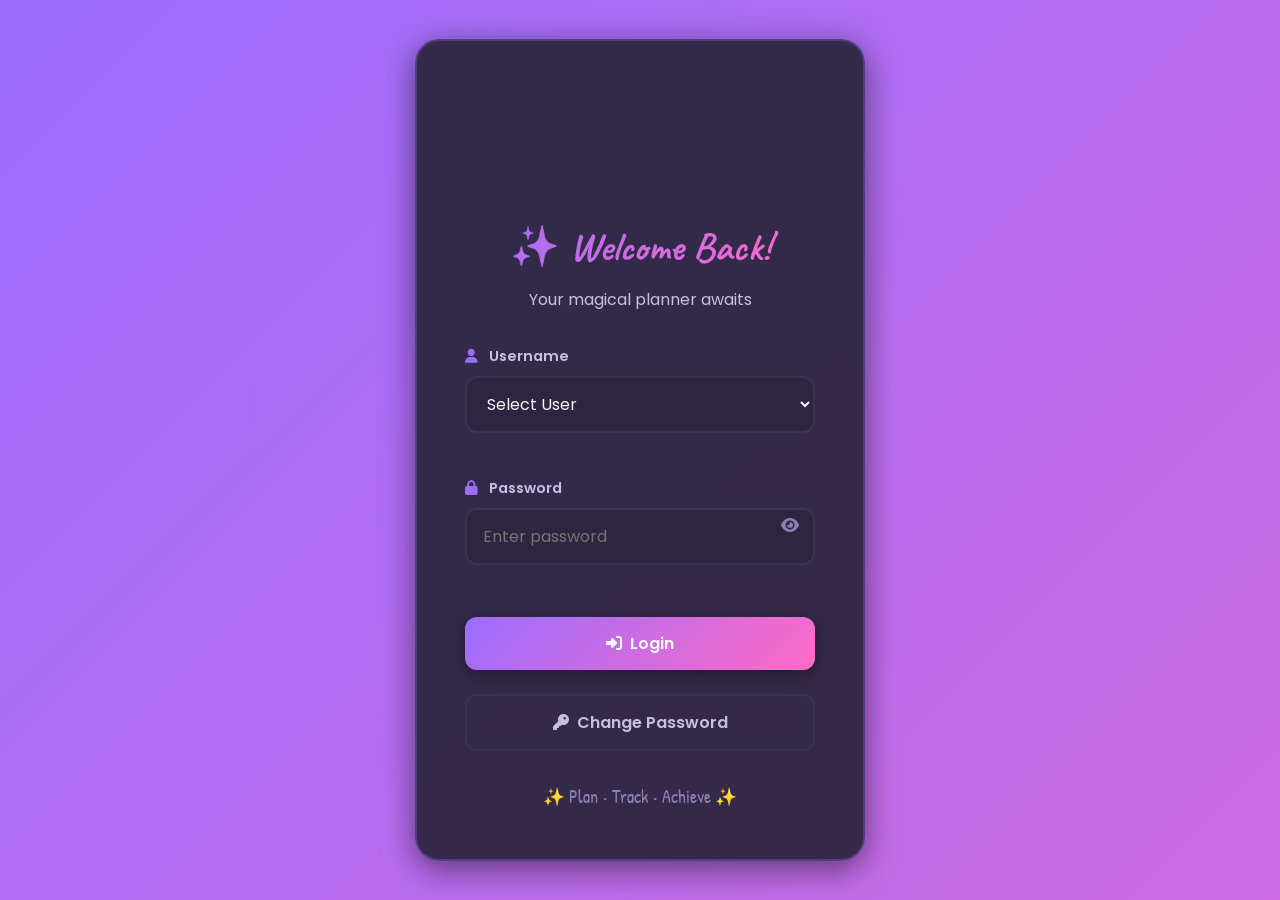
==== index.html @ c6e729fa "Base version" ====
<!DOCTYPE html>
<html lang="en">
<head>
    <meta charset="UTF-8">
    <meta name="viewport" content="width=device-width, initial-scale=1.0, maximum-scale=1.0, user-scalable=no">
    <title>✨ Life Planner - Your Digital Journal</title>
    <link rel="stylesheet" href="styles.css">
    <link href="https://fonts.googleapis.com/css2?family=Caveat:wght@400;600;700&family=Patrick+Hand&family=Poppins:wght@300;400;500;600;700&display=swap" rel="stylesheet">
    <link rel="stylesheet" href="https://cdnjs.cloudflare.com/ajax/libs/font-awesome/6.4.0/css/all.min.css">
</head>
<body>
    <!-- Login Screen -->
    <div id="loginScreen" class="login-screen active">
        <div class="login-container">
            <div class="login-doodle">
                <i class="fas fa-book-heart"></i>
            </div>
            <h1 class="login-title">✨ Welcome Back!</h1>
            <p class="login-subtitle">Your magical planner awaits</p>
            
            <form id="loginForm" class="login-form">
                <div class="form-group">
                    <label for="username">
                        <i class="fas fa-user"></i> Username
                    </label>
                    <select id="username" required>
                        <option value="">Select User</option>
                        <option value="Satish">Satish</option>
                        <option value="Keerthi">Keerthi</option>
                        <option value="Geetanath">Geetanath (Mom's Account)</option>
                    </select>
                </div>
                
                <div class="form-group">
                    <label for="password">
                        <i class="fas fa-lock"></i> Password
                    </label>
                    <input type="password" id="password" placeholder="Enter password" required>
                    <button type="button" class="toggle-password" onclick="togglePassword()">
                        <i class="fas fa-eye"></i>
                    </button>
                </div>
                
                <button type="submit" class="btn btn-primary btn-login">
                    <i class="fas fa-sign-in-alt"></i> Login
                </button>
                
                <button type="button" class="btn btn-ghost" onclick="showChangePassword()">
                    <i class="fas fa-key"></i> Change Password
                </button>
            </form>
            
            <div class="login-footer">
                <p>✨ Plan • Track • Achieve ✨</p>
            </div>
        </div>
    </div>

    <!-- Main App -->
    <div id="mainApp" class="main-app">
        <!-- Sidebar Navigation -->
        <aside class="sidebar" id="sidebar">
            <div class="sidebar-header">
                <div class="logo">
                    <i class="fas fa-sparkles"></i>
                    <span>Life<strong>Planner</strong></span>
                </div>
                <button class="close-sidebar" onclick="toggleSidebar()">
                    <i class="fas fa-times"></i>
                </button>
            </div>
            
            <div class="user-profile">
                <div class="user-avatar" id="userAvatar">S</div>
                <div class="user-info">
                    <div class="user-name" id="userName">Satish</div>
                    <button class="btn-logout" onclick="logout()">
                        <i class="fas fa-sign-out-alt"></i> Logout
                    </button>
                </div>
            </div>
            
            <nav class="nav-menu">
                <div class="nav-section">
                    <div class="nav-section-title">
                        <i class="fas fa-star"></i> Main
                    </div>
                    <button class="nav-btn active" data-view="planner">
                        <i class="fas fa-calendar-days"></i>
                        <span>Planner</span>
                    </button>
                    <button class="nav-btn" data-view="habits">
                        <i class="fas fa-check-circle"></i>
                        <span>Habit Tracker</span>
                    </button>
                    <button class="nav-btn" data-view="goals">
                        <i class="fas fa-bullseye"></i>
                        <span>Goal Manager</span>
                    </button>
                </div>
                
                <div class="nav-section">
                    <div class="nav-section-title">
                        <i class="fas fa-heart"></i> Special
                    </div>
                    <button class="nav-btn" data-view="vision-board">
                        <i class="fas fa-image"></i>
                        <span>Vision Board</span>
                    </button>
                    <button class="nav-btn" data-view="reflections">
                        <i class="fas fa-book"></i>
                        <span>Reflections</span>
                    </button>
                </div>
            </nav>
            
            <div class="sidebar-footer">
                <div class="sync-status" id="syncStatus">
                    <i class="fas fa-cloud-check"></i>
                    <span>Synced with Sheets</span>
                </div>
            </div>
        </aside>

        <!-- Main Content -->
        <main class="main-content">
            <header class="top-header">
                <button class="hamburger" onclick="toggleSidebar()">
                    <i class="fas fa-bars"></i>
                </button>
                <div class="header-info">
                    <h1 class="page-title" id="pageTitle">Planner</h1>
                    <p class="page-date" id="pageDate">Saturday, February 22, 2026</p>
                </div>
                <div class="header-actions">
                    <button class="btn-icon" onclick="exportToPDF()" title="Export to PDF">
                        <i class="fas fa-file-pdf"></i>
                    </button>
                    <button class="btn-icon" onclick="showSettings()" title="Settings">
                        <i class="fas fa-cog"></i>
                    </button>
                </div>
            </header>

            <div class="content-wrapper">
                <!-- View: Planner -->
                <div id="view-planner" class="view active">
                    <div class="planner-nav">
                        <div class="year-selector">
                            <button class="btn-icon" onclick="changeYear(-1)">
                                <i class="fas fa-chevron-left"></i>
                            </button>
                            <select id="yearSelect" onchange="loadYear()">
                                <!-- Years 2020-2050 will be populated by JS -->
                            </select>
                            <button class="btn-icon" onclick="changeYear(1)">
                                <i class="fas fa-chevron-right"></i>
                            </button>
                        </div>
                        
                        <div class="month-tabs" id="monthTabs">
                            <!-- Month tabs will be populated by JS -->
                        </div>
                    </div>
                    
                    <div class="planner-content" id="plannerContent">
                        <!-- Dynamic content will be loaded here -->
                    </div>
                </div>

                <!-- View: Habit Tracker -->
                <div id="view-habits" class="view">
                    <!-- Habit tracker content will be loaded by habits.js -->
                </div>

                <!-- View: Goal Manager -->
                <div id="view-goals" class="view">
                    <!-- Goal manager content will be loaded by goals.js -->
                </div>

                <!-- View: Vision Board -->
                <div id="view-vision-board" class="view">
                    <!-- Vision board content will be loaded by visionboard.js -->
                </div>

                <!-- View: Reflections -->
                <div id="view-reflections" class="view">
                    <!-- Reflections content will be loaded by reflections.js -->
                </div>
            </div>
        </main>
    </div>

    <!-- Modals will be inserted here by JavaScript -->
    <div id="modalContainer"></div>
    
    <!-- Toast Notifications -->
    <div id="toastContainer" class="toast-container"></div>

    <!-- Scripts -->
    <script src="js/config.js"></script>
    <script src="js/auth.js"></script>
    <script src="js/utils.js"></script>
    <script src="js/storage.js"></script>
    <script src="js/sheets.js"></script>
    <script src="js/planner.js"></script>
    <script src="js/habits.js"></script>
    <script src="js/goals.js"></script>
    <script src="js/visionboard.js"></script>
    <script src="js/reflections.js"></script>
    <script src="js/app.js"></script>
</body>
</html>
---- styles.css ----
/* ========================================
   LIFE PLANNER - DARK THEME STYLES
   Stunning & Attractive Design
   ======================================== */

:root {
    /* Dark Theme Colors */
    --bg-primary: #1a1625;
    --bg-secondary: #251e35;
    --bg-tertiary: #2d2640;
    --bg-card: #2d2640;
    --bg-hover: #3a3252;
    
    /* Accent Colors */
    --accent-purple: #9b6dff;
    --accent-pink: #ff6bc5;
    --accent-blue: #4da3ff;
    --accent-yellow: #ffd93d;
    --accent-green: #6bcf7f;
    --accent-orange: #ff9a5a;
    
    /* Gradients */
    --gradient-primary: linear-gradient(135deg, #9b6dff 0%, #ff6bc5 100%);
    --gradient-secondary: linear-gradient(135deg, #4da3ff 0%, #9b6dff 100%);
    --gradient-success: linear-gradient(135deg, #6bcf7f 0%, #4da3ff 100%);
    
    /* Text Colors */
    --text-primary: #f5f3ff;
    --text-secondary: #c8bfe7;
    --text-muted: #8b7fb8;
    
    /* Borders & Shadows */
    --border-color: #3a3252;
    --shadow-sm: 0 2px 8px rgba(0, 0, 0, 0.3);
    --shadow-md: 0 4px 16px rgba(0, 0, 0, 0.4);
    --shadow-lg: 0 8px 32px rgba(0, 0, 0, 0.5);
    --shadow-glow: 0 0 20px rgba(155, 109, 255, 0.3);
    
    /* Border Radius */
    --radius-sm: 8px;
    --radius-md: 12px;
    --radius-lg: 16px;
    --radius-xl: 24px;
    
    /* Transitions */
    --transition-fast: 0.2s ease;
    --transition-normal: 0.3s ease;
    --transition-slow: 0.5s ease;
}

/* ========================================
   GLOBAL STYLES
   ======================================== */

* {
    margin: 0;
    padding: 0;
    box-sizing: border-box;
}

html {
    font-size: 16px;
    scroll-behavior: smooth;
}

@media (max-width: 768px) {
    html {
        font-size: 15px;
    }
}

@media (max-width: 480px) {
    html {
        font-size: 14px;
    }
}

body {
    font-family: 'Poppins', sans-serif;
    background: var(--bg-primary);
    color: var(--text-primary);
    line-height: 1.6;
    overflow-x: hidden;
}

/* Custom Scrollbar */
::-webkit-scrollbar {
    width: 10px;
    height: 10px;
}

::-webkit-scrollbar-track {
    background: var(--bg-secondary);
}

::-webkit-scrollbar-thumb {
    background: var(--accent-purple);
    border-radius: 5px;
}

::-webkit-scrollbar-thumb:hover {
    background: var(--accent-pink);
}

/* ========================================
   LOGIN SCREEN
   ======================================== */

.login-screen {
    display: none;
    position: fixed;
    inset: 0;
    background: var(--gradient-primary);
    align-items: center;
    justify-content: center;
    z-index: 9999;
    animation: gradientAnimation 10s ease infinite;
    background-size: 200% 200%;
}

.login-screen.active {
    display: flex;
}

@keyframes gradientAnimation {
    0%, 100% { background-position: 0% 50%; }
    50% { background-position: 100% 50%; }
}

.login-container {
    background: rgba(45, 38, 64, 0.95);
    backdrop-filter: blur(20px);
    border: 2px solid rgba(155, 109, 255, 0.3);
    border-radius: var(--radius-xl);
    padding: 3rem;
    max-width: 450px;
    width: 90%;
    box-shadow: var(--shadow-lg);
    animation: slideUp 0.6s ease;
}

@keyframes slideUp {
    from {
        opacity: 0;
        transform: translateY(30px);
    }
    to {
        opacity: 1;
        transform: translateY(0);
    }
}

.login-doodle {
    text-align: center;
    font-size: 4rem;
    margin-bottom: 1.5rem;
    animation: bounce 2s ease infinite;
}

.login-doodle i {
    background: var(--gradient-primary);
    -webkit-background-clip: text;
    -webkit-text-fill-color: transparent;
    background-clip: text;
}

@keyframes bounce {
    0%, 100% { transform: translateY(0); }
    50% { transform: translateY(-10px); }
}

.login-title {
    font-family: 'Caveat', cursive;
    font-size: 2.5rem;
    font-weight: 700;
    text-align: center;
    background: var(--gradient-primary);
    -webkit-background-clip: text;
    -webkit-text-fill-color: transparent;
    background-clip: text;
    margin-bottom: 0.5rem;
}

.login-subtitle {
    text-align: center;
    color: var(--text-secondary);
    margin-bottom: 2rem;
    font-size: 1rem;
}

.login-form {
    display: flex;
    flex-direction: column;
    gap: 1.5rem;
}

.form-group {
    position: relative;
}

.form-group label {
    display: block;
    margin-bottom: 0.5rem;
    color: var(--text-secondary);
    font-size: 0.9rem;
    font-weight: 500;
}

.form-group label i {
    color: var(--accent-purple);
    margin-right: 0.5rem;
}

.form-group select,
.form-group input {
    width: 100%;
    padding: 0.875rem 1rem;
    background: var(--bg-tertiary);
    border: 2px solid var(--border-color);
    border-radius: var(--radius-md);
    color: var(--text-primary);
    font-family: 'Poppins', sans-serif;
    font-size: 1rem;
    transition: all var(--transition-fast);
}

.form-group select:focus,
.form-group input:focus {
    outline: none;
    border-color: var(--accent-purple);
    box-shadow: 0 0 0 3px rgba(155, 109, 255, 0.2);
}

.toggle-password {
    position: absolute;
    right: 1rem;
    top: 2.5rem;
    background: none;
    border: none;
    color: var(--text-muted);
    cursor: pointer;
    font-size: 1rem;
    transition: color var(--transition-fast);
}

.toggle-password:hover {
    color: var(--accent-purple);
}

.btn {
    padding: 0.875rem 1.5rem;
    border: none;
    border-radius: var(--radius-md);
    font-family: 'Poppins', sans-serif;
    font-size: 1rem;
    font-weight: 600;
    cursor: pointer;
    transition: all var(--transition-fast);
    display: inline-flex;
    align-items: center;
    justify-content: center;
    gap: 0.5rem;
}

.btn-primary {
    background: var(--gradient-primary);
    color: white;
    box-shadow: var(--shadow-md);
}

.btn-primary:hover {
    transform: translateY(-2px);
    box-shadow: var(--shadow-lg), var(--shadow-glow);
}

.btn-ghost {
    background: transparent;
    color: var(--text-secondary);
    border: 2px solid var(--border-color);
}

.btn-ghost:hover {
    border-color: var(--accent-purple);
    color: var(--accent-purple);
    background: rgba(155, 109, 255, 0.1);
}

.btn-login {
    margin-top: 0.5rem;
}

.login-footer {
    margin-top: 2rem;
    text-align: center;
    color: var(--text-muted);
    font-family: 'Patrick Hand', cursive;
    font-size: 1.1rem;
}

/* ========================================
   MAIN APP LAYOUT
   ======================================== */

.main-app {
    display: none;
    min-height: 100vh;
}

.main-app.active {
    display: flex;
}

/* ========================================
   SIDEBAR
   ======================================== */

.sidebar {
    width: 280px;
    background: var(--bg-secondary);
    border-right: 1px solid var(--border-color);
    display: flex;
    flex-direction: column;
    position: fixed;
    left: 0;
    top: 0;
    bottom: 0;
    z-index: 1000;
    transition: transform var(--transition-normal);
}

.sidebar-header {
    padding: 1.5rem;
    border-bottom: 1px solid var(--border-color);
    display: flex;
    align-items: center;
    justify-content: space-between;
}

.logo {
    display: flex;
    align-items: center;
    gap: 0.75rem;
    font-size: 1.5rem;
    font-weight: 300;
}

.logo i {
    color: var(--accent-yellow);
    font-size: 1.75rem;
    animation: sparkle 2s ease infinite;
}

@keyframes sparkle {
    0%, 100% { opacity: 1; transform: rotate(0deg); }
    50% { opacity: 0.7; transform: rotate(20deg); }
}

.logo strong {
    font-weight: 700;
    background: var(--gradient-primary);
    -webkit-background-clip: text;
    -webkit-text-fill-color: transparent;
    background-clip: text;
}

.close-sidebar {
    display: none;
    background: none;
    border: none;
    color: var(--text-muted);
    font-size: 1.5rem;
    cursor: pointer;
    padding: 0.5rem;
    border-radius: var(--radius-sm);
    transition: all var(--transition-fast);
}

.close-sidebar:hover {
    background: var(--bg-hover);
    color: var(--text-primary);
}

.user-profile {
    padding: 1.5rem;
    display: flex;
    align-items: center;
    gap: 1rem;
    background: var(--bg-tertiary);
    border-bottom: 1px solid var(--border-color);
}

.user-avatar {
    width: 50px;
    height: 50px;
    border-radius: 50%;
    background: var(--gradient-primary);
    display: flex;
    align-items: center;
    justify-content: center;
    font-size: 1.25rem;
    font-weight: 700;
    color: white;
    box-shadow: var(--shadow-md);
}

.user-info {
    flex: 1;
}

.user-name {
    font-weight: 600;
    margin-bottom: 0.25rem;
}

.btn-logout {
    background: none;
    border: none;
    color: var(--text-muted);
    font-size: 0.85rem;
    cursor: pointer;
    padding: 0;
    transition: color var(--transition-fast);
}

.btn-logout:hover {
    color: var(--accent-pink);
}

.nav-menu {
    flex: 1;
    padding: 1.5rem 1rem;
    overflow-y: auto;
}

.nav-section {
    margin-bottom: 2rem;
}

.nav-section-title {
    font-size: 0.75rem;
    font-weight: 600;
    text-transform: uppercase;
    letter-spacing: 1px;
    color: var(--text-muted);
    padding: 0.5rem 1rem;
    display: flex;
    align-items: center;
    gap: 0.5rem;
}

.nav-btn {
    width: 100%;
    padding: 0.875rem 1rem;
    background: none;
    border: none;
    border-radius: var(--radius-md);
    color: var(--text-secondary);
    font-family: 'Poppins', sans-serif;
    font-size: 0.95rem;
    font-weight: 500;
    cursor: pointer;
    display: flex;
    align-items: center;
    gap: 0.875rem;
    transition: all var(--transition-fast);
    margin-bottom: 0.5rem;
}

.nav-btn i {
    font-size: 1.25rem;
    width: 1.5rem;
    text-align: center;
}

.nav-btn:hover {
    background: var(--bg-hover);
    color: var(--text-primary);
    transform: translateX(5px);
}

.nav-btn.active {
    background: var(--gradient-primary);
    color: white;
    box-shadow: var(--shadow-md);
}

.sidebar-footer {
    padding: 1.5rem;
    border-top: 1px solid var(--border-color);
}

.sync-status {
    display: flex;
    align-items: center;
    gap: 0.5rem;
    font-size: 0.85rem;
    color: var(--text-muted);
    padding: 0.75rem;
    background: var(--bg-tertiary);
    border-radius: var(--radius-md);
}

.sync-status i {
    color: var(--accent-green);
    animation: pulse 2s ease infinite;
}

@keyframes pulse {
    0%, 100% { opacity: 1; }
    50% { opacity: 0.5; }
}

/* ========================================
   MAIN CONTENT
   ======================================== */

.main-content {
    flex: 1;
    margin-left: 280px;
    display: flex;
    flex-direction: column;
    min-height: 100vh;
}

.top-header {
    background: var(--bg-secondary);
    border-bottom: 1px solid var(--border-color);
    padding: 1.25rem 2rem;
    display: flex;
    align-items: center;
    justify-content: space-between;
    gap: 1rem;
    position: sticky;
    top: 0;
    z-index: 100;
    backdrop-filter: blur(20px);
}

.hamburger {
    display: none;
    background: var(--bg-tertiary);
    border: none;
    color: var(--text-primary);
    font-size: 1.25rem;
    padding: 0.625rem;
    border-radius: var(--radius-sm);
    cursor: pointer;
    transition: all var(--transition-fast);
}

.hamburger:hover {
    background: var(--bg-hover);
}

.header-info {
    flex: 1;
}

.page-title {
    font-size: 1.5rem;
    font-weight: 600;
    margin-bottom: 0.25rem;
}

.page-date {
    font-size: 0.9rem;
    color: var(--text-muted);
}

.header-actions {
    display: flex;
    gap: 0.5rem;
}

.btn-icon {
    width: 40px;
    height: 40px;
    display: flex;
    align-items: center;
    justify-content: center;
    background: var(--bg-tertiary);
    border: none;
    border-radius: var(--radius-sm);
    color: var(--text-secondary);
    font-size: 1.1rem;
    cursor: pointer;
    transition: all var(--transition-fast);
}

.btn-icon:hover {
    background: var(--gradient-primary);
    color: white;
    transform: scale(1.1);
}

.content-wrapper {
    flex: 1;
    padding: 2rem;
    overflow-y: auto;
}

/* ========================================
   VIEWS
   ======================================== */

.view {
    display: none;
    animation: fadeIn 0.3s ease;
}

.view.active {
    display: block;
}

@keyframes fadeIn {
    from {
        opacity: 0;
        transform: translateY(10px);
    }
    to {
        opacity: 1;
        transform: translateY(0);
    }
}

/* ========================================
   PLANNER STYLES
   ======================================== */

.planner-nav {
    margin-bottom: 2rem;
}

.year-selector {
    display: flex;
    align-items: center;
    gap: 1rem;
    margin-bottom: 1.5rem;
}

#yearSelect {
    padding: 0.75rem 1.25rem;
    background: var(--bg-card);
    border: 2px solid var(--border-color);
    border-radius: var(--radius-md);
    color: var(--text-primary);
    font-family: 'Poppins', sans-serif;
    font-size: 1.1rem;
    font-weight: 600;
    cursor: pointer;
    transition: all var(--transition-fast);
}

#yearSelect:hover {
    border-color: var(--accent-purple);
}

.month-tabs {
    display: grid;
    grid-template-columns: repeat(auto-fit, minmax(120px, 1fr));
    gap: 0.75rem;
}

.month-tab {
    padding: 0.875rem;
    background: var(--bg-card);
    border: 2px solid var(--border-color);
    border-radius: var(--radius-md);
    color: var(--text-secondary);
    font-family: 'Poppins', sans-serif;
    font-size: 0.95rem;
    font-weight: 500;
    cursor: pointer;
    text-align: center;
    transition: all var(--transition-fast);
}

.month-tab:hover {
    background: var(--bg-hover);
    color: var(--text-primary);
    transform: translateY(-2px);
}

.month-tab.active {
    background: var(--gradient-primary);
    color: white;
    border-color: transparent;
    box-shadow: var(--shadow-md);
}

.planner-content {
    background: var(--bg-card);
    border-radius: var(--radius-lg);
    padding: 2rem;
    box-shadow: var(--shadow-md);
}

/* ========================================
   CARDS & SECTIONS
   ======================================== */

.section-card {
    background: var(--bg-tertiary);
    border: 1px solid var(--border-color);
    border-radius: var(--radius-lg);
    padding: 1.5rem;
    margin-bottom: 1.5rem;
    box-shadow: var(--shadow-sm);
    transition: all var(--transition-fast);
}

.section-card:hover {
    transform: translateY(-2px);
    box-shadow: var(--shadow-md);
}

.section-header {
    display: flex;
    align-items: center;
    justify-content: space-between;
    margin-bottom: 1.25rem;
}

.section-title {
    font-size: 1.25rem;
    font-weight: 600;
    display: flex;
    align-items: center;
    gap: 0.75rem;
}

.section-title i {
    background: var(--gradient-primary);
    -webkit-background-clip: text;
    -webkit-text-fill-color: transparent;
    background-clip: text;
}

.doodle-container {
    text-align: center;
    padding: 2rem;
    font-size: 4rem;
    opacity: 0.3;
}

/* ========================================
   TOAST NOTIFICATIONS
   ======================================== */

.toast-container {
    position: fixed;
    bottom: 2rem;
    right: 2rem;
    z-index: 10000;
    display: flex;
    flex-direction: column;
    gap: 1rem;
}

.toast {
    background: var(--bg-card);
    border: 2px solid var(--border-color);
    border-radius: var(--radius-md);
    padding: 1rem 1.5rem;
    min-width: 300px;
    box-shadow: var(--shadow-lg);
    display: flex;
    align-items: center;
    gap: 1rem;
    animation: slideInRight 0.3s ease;
}

@keyframes slideInRight {
    from {
        transform: translateX(400px);
        opacity: 0;
    }
    to {
        transform: translateX(0);
        opacity: 1;
    }
}

.toast.success {
    border-color: var(--accent-green);
}

.toast.error {
    border-color: var(--accent-pink);
}

.toast.info {
    border-color: var(--accent-blue);
}

.toast i {
    font-size: 1.5rem;
}

.toast.success i {
    color: var(--accent-green);
}

.toast.error i {
    color: var(--accent-pink);
}

.toast.info i {
    color: var(--accent-blue);
}

/* ========================================
   RESPONSIVE DESIGN
   ======================================== */

@media (max-width: 1024px) {
    .main-content {
        margin-left: 0;
    }
    
    .sidebar {
        transform: translateX(-100%);
    }
    
    .sidebar.open {
        transform: translateX(0);
    }
    
    .hamburger,
    .close-sidebar {
        display: flex;
    }
    
    .content-wrapper {
        padding: 1.5rem;
    }
}

@media (max-width: 768px) {
    .login-container {
        padding: 2rem;
    }
    
    .login-title {
        font-size: 2rem;
    }
    
    .top-header {
        padding: 1rem;
    }
    
    .page-title {
        font-size: 1.25rem;
    }
    
    .content-wrapper {
        padding: 1rem;
    }
    
    .month-tabs {
        grid-template-columns: repeat(auto-fit, minmax(100px, 1fr));
        gap: 0.5rem;
    }
    
    .toast-container {
        bottom: 1rem;
        right: 1rem;
        left: 1rem;
    }
    
    .toast {
        min-width: auto;
    }
}

@media (max-width: 480px) {
    .login-container {
        padding: 1.5rem;
        width: 95%;
    }
    
    .planner-content {
        padding: 1.25rem;
    }
    
    .section-card {
        padding: 1rem;
    }
    
    .month-tabs {
        grid-template-columns: repeat(3, 1fr);
        gap: 0.5rem;
    }
    
    .month-tab {
        padding: 0.625rem;
        font-size: 0.875rem;
    }
}

/* ========================================
   UTILITY CLASSES
   ======================================== */

.text-center {
    text-align: center;
}

.mt-1 { margin-top: 0.5rem; }
.mt-2 { margin-top: 1rem; }
.mt-3 { margin-top: 1.5rem; }
.mt-4 { margin-top: 2rem; }

.mb-1 { margin-bottom: 0.5rem; }
.mb-2 { margin-bottom: 1rem; }
.mb-3 { margin-bottom: 1.5rem; }
.mb-4 { margin-bottom: 2rem; }

.hidden {
    display: none !important;
}

.fade-in {
    animation: fadeIn 0.3s ease;
}

/* ========================================
   PLANNER SPECIFIC STYLES
   ======================================== */

.month-heading {
    font-size: 2rem;
    font-family: 'Caveat', cursive;
    margin-bottom: 2rem;
    display: flex;
    align-items: center;
    gap: 1rem;
    background: var(--gradient-primary);
    -webkit-background-clip: text;
    -webkit-text-fill-color: transparent;
    background-clip: text;
}

.calendar {
    background: var(--bg-tertiary);
    border-radius: var(--radius-lg);
    overflow: hidden;
}

.calendar-days {
    display: grid;
    grid-template-columns: repeat(7, 1fr);
    gap: 1px;
    background: var(--border-color);
}

.calendar-day-header {
    background: var(--bg-card);
    padding: 1rem;
    text-align: center;
    font-weight: 600;
    font-size: 0.85rem;
    text-transform: uppercase;
    letter-spacing: 1px;
    color: var(--text-muted);
}

.calendar-day {
    background: var(--bg-tertiary);
    aspect-ratio: 1;
    display: flex;
    flex-direction: column;
    align-items: center;
    justify-content: center;
    padding: 0.75rem;
    cursor: pointer;
    transition: all var(--transition-fast);
    position: relative;
}

.calendar-day:hover:not(.empty) {
    background: var(--bg-hover);
    transform: scale(1.05);
}

.calendar-day.empty {
    background: transparent;
    cursor: default;
}

.calendar-day.today {
    background: var(--gradient-primary);
    color: white;
    font-weight: 700;
}

.calendar-day.has-attachment {
    border: 2px solid var(--accent-yellow);
}

.day-number {
    font-size: 1.25rem;
    font-weight: 600;
}

.attachment-icon {
    position: absolute;
    top: 0.5rem;
    right: 0.5rem;
    font-size: 0.75rem;
    color: var(--accent-yellow);
}

/* Mantra Section */
.mantra-text {
    font-family: 'Caveat', cursive;
    font-size: 1.75rem;
    line-height: 1.8;
    color: var(--text-secondary);
    text-align: center;
    padding: 2rem;
    font-style: italic;
}

/* Todo Sections */
.todo-sections {
    display: grid;
    grid-template-columns: repeat(2, 1fr);
    gap: 1.5rem;
}

.todo-section {
    background: var(--bg-tertiary);
    border-radius: var(--radius-md);
    padding: 1.25rem;
}

.todo-section-title {
    font-size: 1.1rem;
    font-weight: 600;
    margin-bottom: 1rem;
    color: var(--accent-purple);
}

.todo-items {
    display: flex;
    flex-direction: column;
    gap: 0.75rem;
}

.todo-item {
    display: flex;
    align-items: center;
    gap: 0.75rem;
    padding: 0.75rem;
    background: var(--bg-card);
    border-radius: var(--radius-sm);
    transition: all var(--transition-fast);
}

.todo-item:hover {
    transform: translateX(5px);
}

.todo-item.completed {
    opacity: 0.6;
}

.todo-item.completed .todo-text {
    text-decoration: line-through;
}

.todo-item input[type="checkbox"] {
    width: 20px;
    height: 20px;
    cursor: pointer;
    accent-color: var(--accent-green);
}

.todo-text {
    flex: 1;
    font-size: 0.95rem;
}

.btn-icon-tiny {
    width: 24px;
    height: 24px;
    display: flex;
    align-items: center;
    justify-content: center;
    background: transparent;
    border: none;
    color: var(--text-muted);
    cursor: pointer;
    border-radius: var(--radius-sm);
    transition: all var(--transition-fast);
}

.btn-icon-tiny:hover {
    background: var(--accent-pink);
    color: white;
}

.btn-sm {
    padding: 0.5rem 1rem;
    font-size: 0.875rem;
}

/* Important Dates */
.important-dates-list {
    display: flex;
    flex-direction: column;
    gap: 1rem;
}

.important-date-item {
    display: flex;
    align-items: center;
    gap: 1rem;
    padding: 1rem;
    background: var(--bg-tertiary);
    border-radius: var(--radius-md);
    transition: all var(--transition-fast);
}

.important-date-item:hover {
    transform: translateX(5px);
    box-shadow: var(--shadow-sm);
}

.date-icon {
    font-size: 2rem;
}

.date-info {
    flex: 1;
}

.date-title {
    font-weight: 600;
    margin-bottom: 0.25rem;
}

.date-date {
    font-size: 0.85rem;
    color: var(--text-muted);
}

/* Noteworthy & Highlights */
.noteworthy-content,
.highlights-content {
    padding: 1.5rem;
    background: var(--bg-tertiary);
    border-radius: var(--radius-md);
    line-height: 1.8;
    font-size: 1rem;
    white-space: pre-wrap;
}

/* Weekly Pages */
.weekly-page {
    background: var(--bg-tertiary);
    border-radius: var(--radius-md);
    padding: 1.25rem;
    margin-bottom: 1rem;
    transition: all var(--transition-fast);
}

.weekly-page:hover {
    box-shadow: var(--shadow-md);
}

.week-header {
    display: flex;
    justify-content: space-between;
    align-items: center;
    margin-bottom: 1rem;
}

.week-header h4 {
    font-size: 1.1rem;
    color: var(--accent-purple);
}

.week-preview {
    display: grid;
    grid-template-columns: repeat(3, 1fr);
    gap: 1rem;
}

.day-preview {
    padding: 0.75rem;
    background: var(--bg-card);
    border-radius: var(--radius-sm);
    font-size: 0.9rem;
}

/* ========================================
   MODAL STYLES
   ======================================== */

.modal-overlay {
    position: fixed;
    inset: 0;
    background: rgba(0, 0, 0, 0.7);
    backdrop-filter: blur(8px);
    display: none;
    align-items: center;
    justify-content: center;
    z-index: 10000;
    padding: 2rem;
}

.modal-overlay.open {
    display: flex;
}

.modal {
    background: var(--bg-card);
    border: 2px solid var(--border-color);
    border-radius: var(--radius-xl);
    padding: 2rem;
    max-width: 600px;
    width: 100%;
    max-height: 90vh;
    overflow-y: auto;
    box-shadow: var(--shadow-lg);
    animation: modalSlideIn 0.3s ease;
}

@keyframes modalSlideIn {
    from {
        opacity: 0;
        transform: translateY(-30px);
    }
    to {
        opacity: 1;
        transform: translateY(0);
    }
}

.modal-header {
    margin-bottom: 1.5rem;
}

.modal-title {
    font-size: 1.75rem;
    font-weight: 600;
}

.modal-body {
    margin-bottom: 1.5rem;
}

.modal-footer {
    display: flex;
    justify-content: flex-end;
    gap: 1rem;
}

/* Form Styles */
.form-group {
    margin-bottom: 1.25rem;
}

.form-group label {
    display: block;
    margin-bottom: 0.5rem;
    font-weight: 600;
    font-size: 0.9rem;
    color: var(--text-secondary);
}

.form-group input[type="text"],
.form-group input[type="date"],
.form-group input[type="number"],
.form-group input[type="password"],
.form-group select,
.form-group textarea {
    width: 100%;
    padding: 0.875rem 1rem;
    background: var(--bg-tertiary);
    border: 2px solid var(--border-color);
    border-radius: var(--radius-md);
    color: var(--text-primary);
    font-family: 'Poppins', sans-serif;
    font-size: 1rem;
    transition: all var(--transition-fast);
}

.form-group input:focus,
.form-group select:focus,
.form-group textarea:focus {
    outline: none;
    border-color: var(--accent-purple);
    box-shadow: 0 0 0 3px rgba(155, 109, 255, 0.2);
}

.form-group textarea {
    resize: vertical;
    min-height: 100px;
    font-family: 'Patrick Hand', cursive;
    font-size: 1.1rem;
    line-height: 1.6;
}

.form-group select {
    cursor: pointer;
}

.form-group input[type="file"] {
    padding: 0.75rem;
}

/* Sidebar Overlay for Mobile */
.sidebar-overlay {
    display: none;
    position: fixed;
    inset: 0;
    background: rgba(0, 0, 0, 0.5);
    z-index: 999;
}

.sidebar-overlay.active {
    display: block;
}

/* Responsive Adjustments */
@media (max-width: 1024px) {
    .todo-sections {
        grid-template-columns: 1fr;
    }
    
    .week-preview {
        grid-template-columns: 1fr;
    }
}

@media (max-width: 768px) {
    .calendar-day {
        padding: 0.5rem;
    }
    
    .day-number {
        font-size: 1rem;
    }
    
    .calendar-day-header {
        padding: 0.75rem 0.5rem;
        font-size: 0.75rem;
    }
    
    .mantra-text {
        font-size: 1.35rem;
        padding: 1.25rem;
    }
    
    .modal {
        padding: 1.5rem;
        max-width: 95%;
    }
    
    .modal-title {
        font-size: 1.5rem;
    }
}

@media (max-width: 480px) {
    .month-heading {
        font-size: 1.5rem;
    }
    
    .section-card {
        padding: 1rem;
    }
    
    .calendar-day {
        padding: 0.25rem;
    }
    
    .day-number {
        font-size: 0.875rem;
    }
}

/* Print Styles for PDF Export */
@media print {
    .sidebar,
    .top-header,
    .btn,
    .btn-icon,
    .btn-icon-small,
    .btn-icon-tiny {
        display: none !important;
    }
    
    .main-content {
        margin-left: 0;
    }
    
    body {
        background: white;
        color: black;
    }
    
    .section-card {
        page-break-inside: avoid;
        border: 1px solid #ccc;
        margin-bottom: 1rem;
    }
}
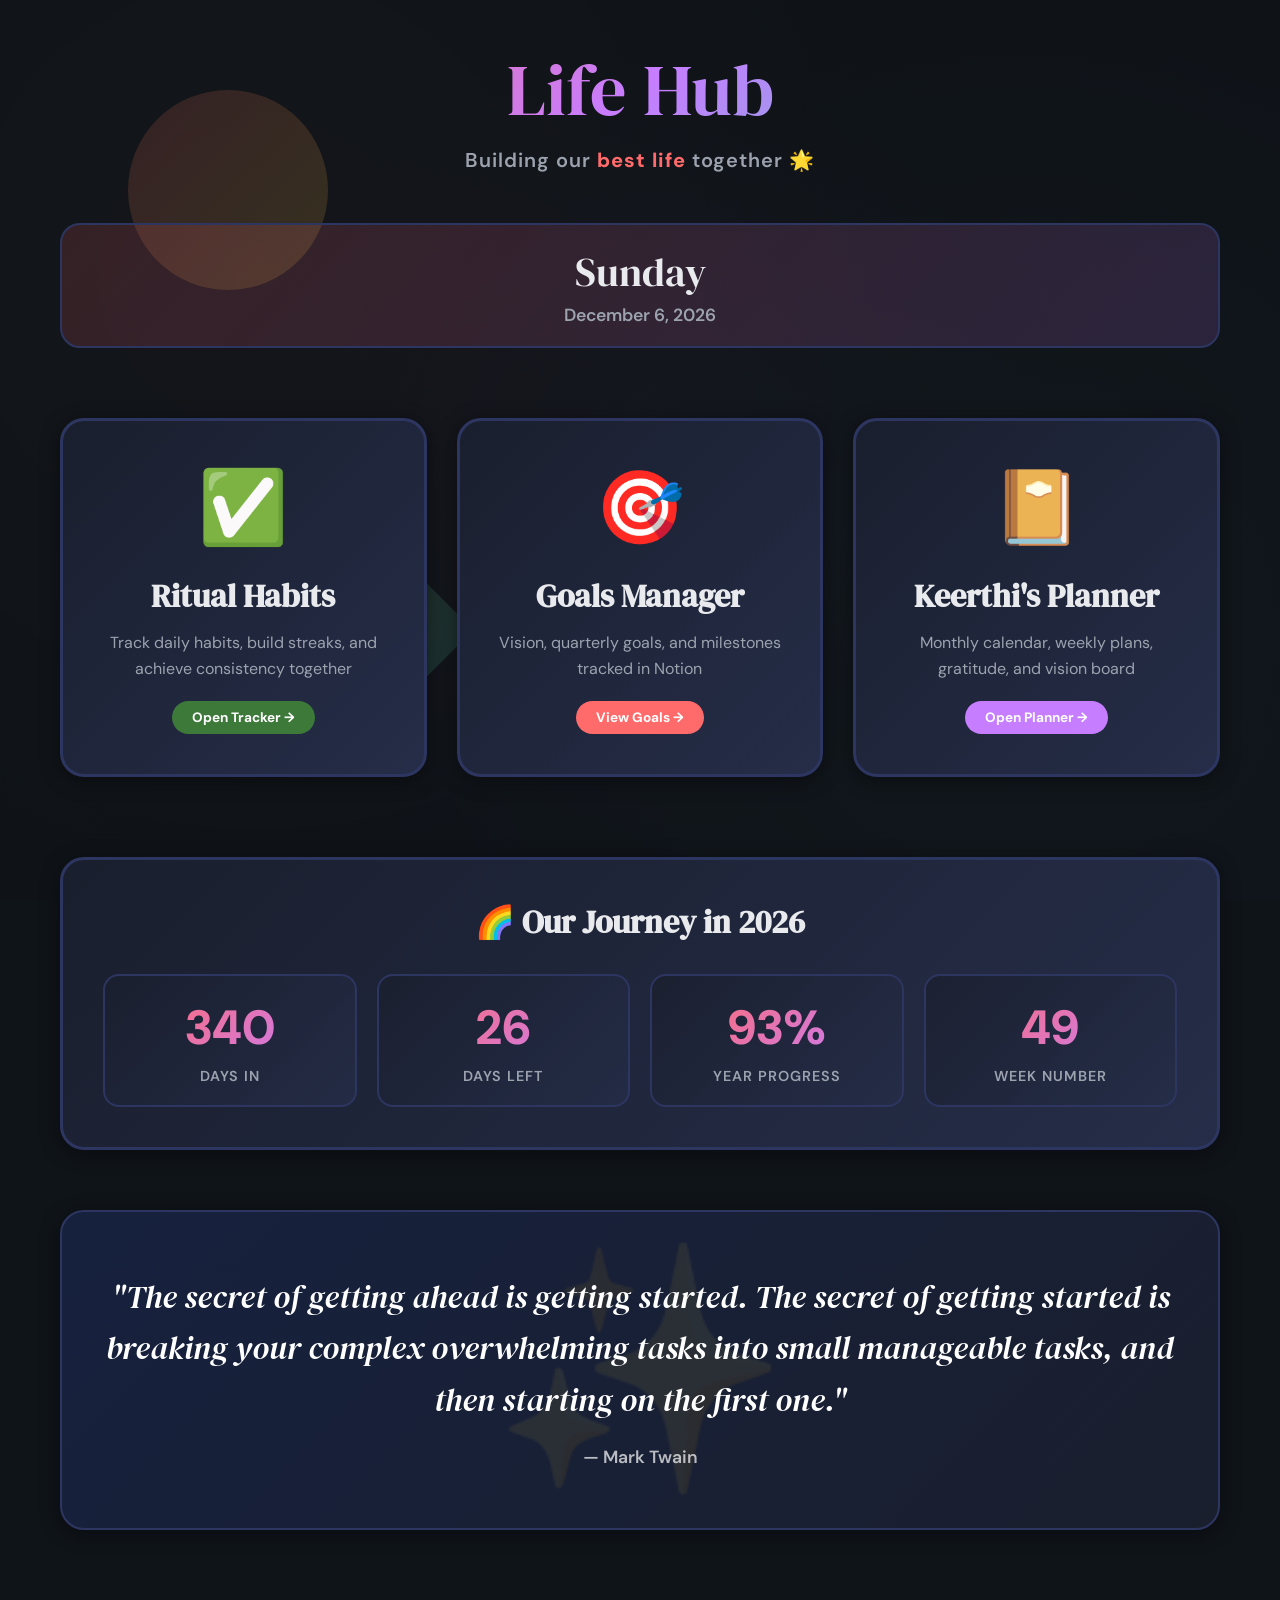
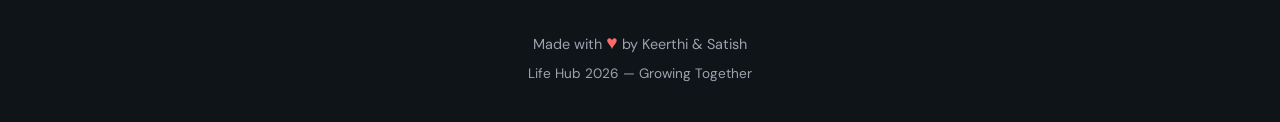
==== commit 7fddf1e2: "change hub to index" ====
--- a/index.html
+++ b/index.html
@@ -1,213 +1,475 @@
 <!DOCTYPE html>
 <html lang="en">
 <head>
-    <meta charset="UTF-8">
-    <meta name="viewport" content="width=device-width, initial-scale=1.0, maximum-scale=1.0, user-scalable=no">
-    <title>✨ Life Planner - Your Digital Journal</title>
-    <link rel="stylesheet" href="styles.css">
-    <link href="https://fonts.googleapis.com/css2?family=Caveat:wght@400;600;700&family=Patrick+Hand&family=Poppins:wght@300;400;500;600;700&display=swap" rel="stylesheet">
-    <link rel="stylesheet" href="https://cdnjs.cloudflare.com/ajax/libs/font-awesome/6.4.0/css/all.min.css">
+<meta charset="UTF-8">
+<meta name="viewport" content="width=device-width, initial-scale=1.0">
+<title>Life Hub — Keerthi & Satish 2026</title>
+<link href="https://fonts.googleapis.com/css2?family=DM+Serif+Display:ital@0;1&family=DM+Sans:wght@400;500;600;700;800&display=swap" rel="stylesheet">
+<style>
+:root{
+  --coral:#FF6B6B;
+  --yellow:#FFD93D;
+  --teal:#4ECDC4;
+  --purple:#C77DFF;
+  --green:#3d7a3a;
+  --accent:#6BCB77;
+  --orange:#FF9A3C;
+  --navy:#2D3561;
+  --bg:#0f1419;
+  --text:#e8eaed;
+  --muted:#9ca3af;
+  --border:#2d3561;
+}
+*{box-sizing:border-box;margin:0;padding:0}
+body{
+  font-family:'DM Sans',sans-serif;
+  background:var(--bg);
+  color:var(--text);
+  min-height:100vh;
+  overflow-x:hidden;
+  position:relative;
+}
+/* Animated Background */
+.bg-pattern{
+  position:fixed;
+  inset:0;
+  z-index:0;
+  opacity:.12;
+  pointer-events:none;
+  background:
+    radial-gradient(circle at 20% 30%, rgba(255,107,107,.15) 0%, transparent 50%),
+    radial-gradient(circle at 80% 70%, rgba(78,205,196,.15) 0%, transparent 50%),
+    radial-gradient(circle at 50% 50%, rgba(199,125,255,.15) 0%, transparent 50%),
+    linear-gradient(135deg, rgba(255,217,61,.05) 0%, rgba(255,107,107,.05) 50%, rgba(199,125,255,.05) 100%);
+}
+.floating-shapes{
+  position:fixed;
+  inset:0;
+  z-index:0;
+  pointer-events:none;
+  overflow:hidden;
+}
+.shape{
+  position:absolute;
+  opacity:.15;
+  animation:float 20s infinite ease-in-out;
+}
+.shape.s1{
+  width:200px;
+  height:200px;
+  background:linear-gradient(135deg,var(--coral),var(--yellow));
+  border-radius:50%;
+  top:10%;
+  left:10%;
+  animation-delay:0s;
+}
+.shape.s2{
+  width:150px;
+  height:150px;
+  background:linear-gradient(135deg,var(--teal),var(--purple));
+  border-radius:30% 70% 70% 30% / 30% 30% 70% 70%;
+  top:60%;
+  right:15%;
+  animation-delay:3s;
+}
+.shape.s3{
+  width:180px;
+  height:180px;
+  background:linear-gradient(135deg,var(--accent),var(--teal));
+  transform:rotate(45deg);
+  border-radius:20px;
+  bottom:20%;
+  left:20%;
+  animation-delay:6s;
+}
+@keyframes float{
+  0%,100%{transform:translate(0,0) rotate(0deg)}
+  25%{transform:translate(30px,-30px) rotate(90deg)}
+  50%{transform:translate(-20px,40px) rotate(180deg)}
+  75%{transform:translate(40px,20px) rotate(270deg)}
+}
+/* Container */
+.container{
+  max-width:1200px;
+  margin:0 auto;
+  padding:0 20px;
+  position:relative;
+  z-index:1;
+}
+/* Header */
+.header{
+  padding:40px 0 20px;
+  text-align:center;
+}
+.logo{
+  font-family:'DM Serif Display',serif;
+  font-size:clamp(2.5rem,8vw,4.5rem);
+  font-weight:400;
+  background:linear-gradient(135deg,var(--coral),var(--purple),var(--teal));
+  -webkit-background-clip:text;
+  -webkit-text-fill-color:transparent;
+  background-clip:text;
+  margin-bottom:8px;
+  animation:glow 3s ease-in-out infinite;
+}
+@keyframes glow{
+  0%,100%{filter:brightness(1)}
+  50%{filter:brightness(1.2)}
+}
+.tagline{
+  font-size:clamp(1rem,3vw,1.25rem);
+  color:var(--muted);
+  font-weight:600;
+  letter-spacing:1px;
+}
+.tagline span{
+  color:var(--coral);
+  font-weight:800;
+}
+/* Date Display */
+.date-display{
+  text-align:center;
+  margin:30px 0 50px;
+  padding:20px;
+  background:linear-gradient(135deg,rgba(255,107,107,.15),rgba(199,125,255,.15));
+  border-radius:20px;
+  border:2px solid var(--border);
+}
+.date-display .day{
+  font-family:'DM Serif Display',serif;
+  font-size:clamp(1.5rem,5vw,2.5rem);
+  color:var(--text);
+  margin-bottom:5px;
+}
+.date-display .full-date{
+  font-size:clamp(0.9rem,2.5vw,1.1rem);
+  color:var(--muted);
+  font-weight:600;
+}
+/* Cards Grid */
+.apps-grid{
+  display:grid;
+  grid-template-columns:repeat(auto-fit,minmax(300px,1fr));
+  gap:30px;
+  margin-bottom:60px;
+  padding:20px 0;
+}
+.app-card{
+  background:linear-gradient(135deg,#1a1f2e,#252d48);
+  border-radius:24px;
+  padding:40px 30px;
+  text-align:center;
+  border:3px solid var(--border);
+  position:relative;
+  overflow:hidden;
+  transition:all .3s cubic-bezier(.4,0,.2,1);
+  text-decoration:none;
+  display:block;
+  cursor:pointer;
+  box-shadow:0 4px 20px rgba(0,0,0,.4);
+}
+.app-card::before{
+  content:'';
+  position:absolute;
+  inset:0;
+  background:linear-gradient(135deg,transparent,var(--card-color));
+  opacity:0;
+  transition:opacity .3s;
+}
+.app-card:hover{
+  transform:translateY(-10px) scale(1.03);
+  box-shadow:0 20px 60px rgba(0,0,0,.7);
+  border-color:var(--card-color);
+}
+.app-card:hover::before{
+  opacity:.15;
+}
+.app-card.habits{--card-color:var(--green)}
+.app-card.goals{--card-color:var(--coral)}
+.app-card.planner{--card-color:var(--purple)}
+.app-icon{
+  font-size:clamp(3rem,10vw,4.5rem);
+  margin-bottom:20px;
+  display:inline-block;
+  animation:bounce 2s infinite;
+  position:relative;
+  z-index:1;
+}
+.app-card:hover .app-icon{
+  animation:spin 0.6s ease;
+}
+@keyframes bounce{
+  0%,100%{transform:translateY(0)}
+  50%{transform:translateY(-10px)}
+}
+@keyframes spin{
+  0%{transform:rotate(0deg) scale(1)}
+  50%{transform:rotate(180deg) scale(1.2)}
+  100%{transform:rotate(360deg) scale(1)}
+}
+.app-title{
+  font-family:'DM Serif Display',serif;
+  font-size:clamp(1.5rem,4vw,2rem);
+  color:var(--text);
+  margin-bottom:12px;
+  position:relative;
+  z-index:1;
+}
+.app-desc{
+  font-size:clamp(0.9rem,2.5vw,1rem);
+  color:var(--muted);
+  line-height:1.6;
+  margin-bottom:20px;
+  position:relative;
+  z-index:1;
+}
+.app-badge{
+  display:inline-block;
+  padding:8px 20px;
+  border-radius:20px;
+  font-size:0.85rem;
+  font-weight:700;
+  background:var(--card-color);
+  color:white;
+  position:relative;
+  z-index:1;
+  transition:all .3s;
+}
+.app-card:hover .app-badge{
+  transform:scale(1.1);
+  box-shadow:0 6px 20px rgba(0,0,0,.2);
+}
+/* Stats Section */
+.stats-section{
+  background:linear-gradient(135deg,#1a1f2e,#252d48);
+  border-radius:24px;
+  padding:40px;
+  margin-bottom:60px;
+  border:3px solid var(--border);
+  text-align:center;
+  box-shadow:0 4px 20px rgba(0,0,0,.4);
+}
+.stats-title{
+  font-family:'DM Serif Display',serif;
+  font-size:clamp(1.5rem,4vw,2rem);
+  color:var(--text);
+  margin-bottom:30px;
+}
+.stats-grid{
+  display:grid;
+  grid-template-columns:repeat(auto-fit,minmax(150px,1fr));
+  gap:20px;
+}
+.stat-item{
+  padding:20px;
+  background:linear-gradient(135deg,rgba(26,31,46,.8),rgba(37,45,72,.8));
+  border-radius:16px;
+  border:2px solid var(--border);
+}
+.stat-value{
+  font-size:clamp(2rem,5vw,3rem);
+  font-weight:800;
+  background:linear-gradient(135deg,var(--coral),var(--purple));
+  -webkit-background-clip:text;
+  -webkit-text-fill-color:transparent;
+  background-clip:text;
+  margin-bottom:8px;
+}
+.stat-label{
+  font-size:0.9rem;
+  color:var(--muted);
+  font-weight:600;
+  text-transform:uppercase;
+  letter-spacing:1px;
+}
+/* Quote Section */
+.quote-section{
+  background:linear-gradient(135deg,#16213e,#1a1f2e);
+  border-radius:24px;
+  padding:60px 40px;
+  margin-bottom:60px;
+  text-align:center;
+  position:relative;
+  overflow:hidden;
+  border:2px solid var(--border);
+  box-shadow:0 4px 20px rgba(0,0,0,.4);
+}
+.quote-section::before{
+  content:'✨';
+  position:absolute;
+  font-size:15rem;
+  opacity:.08;
+  top:50%;
+  left:50%;
+  transform:translate(-50%,-50%);
+}
+.quote-text{
+  font-family:'DM Serif Display',serif;
+  font-size:clamp(1.3rem,4vw,2rem);
+  color:white;
+  line-height:1.6;
+  font-style:italic;
+  position:relative;
+  z-index:1;
+  margin-bottom:20px;
+}
+.quote-author{
+  color:rgba(255,255,255,.7);
+  font-size:clamp(0.9rem,2.5vw,1.1rem);
+  font-weight:600;
+  position:relative;
+  z-index:1;
+}
+/* Footer */
+.footer{
+  text-align:center;
+  padding:40px 20px;
+  color:var(--muted);
+  font-size:0.9rem;
+}
+.footer-heart{
+  color:var(--coral);
+  font-size:1.2rem;
+  animation:heartbeat 1.5s infinite;
+}
+@keyframes heartbeat{
+  0%,100%{transform:scale(1)}
+  50%{transform:scale(1.2)}
+}
+/* Responsive */
+@media(max-width:768px){
+  .header{padding:30px 0 15px}
+  .apps-grid{grid-template-columns:1fr;gap:20px}
+  .app-card{padding:30px 20px}
+  .stats-section{padding:30px 20px}
+  .quote-section{padding:40px 25px}
+  .stats-grid{grid-template-columns:repeat(2,1fr)}
+}
+</style>
 </head>
 <body>
-    <!-- Login Screen -->
-    <div id="loginScreen" class="login-screen active">
-        <div class="login-container">
-            <div class="login-doodle">
-                <i class="fas fa-book-heart"></i>
-            </div>
-            <h1 class="login-title">✨ Welcome Back!</h1>
-            <p class="login-subtitle">Your magical planner awaits</p>
-            
-            <form id="loginForm" class="login-form">
-                <div class="form-group">
-                    <label for="username">
-                        <i class="fas fa-user"></i> Username
-                    </label>
-                    <select id="username" required>
-                        <option value="">Select User</option>
-                        <option value="Satish">Satish</option>
-                        <option value="Keerthi">Keerthi</option>
-                        <option value="Geetanath">Geetanath (Mom's Account)</option>
-                    </select>
-                </div>
-                
-                <div class="form-group">
-                    <label for="password">
-                        <i class="fas fa-lock"></i> Password
-                    </label>
-                    <input type="password" id="password" placeholder="Enter password" required>
-                    <button type="button" class="toggle-password" onclick="togglePassword()">
-                        <i class="fas fa-eye"></i>
-                    </button>
-                </div>
-                
-                <button type="submit" class="btn btn-primary btn-login">
-                    <i class="fas fa-sign-in-alt"></i> Login
-                </button>
-                
-                <button type="button" class="btn btn-ghost" onclick="showChangePassword()">
-                    <i class="fas fa-key"></i> Change Password
-                </button>
-            </form>
-            
-            <div class="login-footer">
-                <p>✨ Plan • Track • Achieve ✨</p>
-            </div>
-        </div>
+<div class="bg-pattern"></div>
+<div class="floating-shapes">
+  <div class="shape s1"></div>
+  <div class="shape s2"></div>
+  <div class="shape s3"></div>
+</div>
+
+<div class="container">
+  <!-- Header -->
+  <header class="header">
+    <h1 class="logo">Life Hub</h1>
+    <p class="tagline">Building our <span>best life</span> together 🌟</p>
+  </header>
+
+  <!-- Date Display -->
+  <div class="date-display">
+    <div class="day" id="dayName">Today</div>
+    <div class="full-date" id="fullDate">Loading...</div>
+  </div>
+
+  <!-- Apps Grid -->
+  <div class="apps-grid">
+    <!-- Habits Card -->
+    <a href="habit-tracker-v6.html" class="app-card habits">
+      <div class="app-icon">✅</div>
+      <h2 class="app-title">Ritual Habits</h2>
+      <p class="app-desc">Track daily habits, build streaks, and achieve consistency together</p>
+      <span class="app-badge">Open Tracker →</span>
+    </a>
+
+    <!-- Goals Card -->
+    <a href="https://www.notion.so/2026-All-2c7c31f7de538054938fe6a0bef07548" target="_blank" rel="noopener noreferrer" class="app-card goals">
+      <div class="app-icon">🎯</div>
+      <h2 class="app-title">Goals Manager</h2>
+      <p class="app-desc">Vision, quarterly goals, and milestones tracked in Notion</p>
+      <span class="app-badge">View Goals →</span>
+    </a>
+
+    <!-- Planner Card -->
+    <a href="keerthi-planner.html" class="app-card planner">
+      <div class="app-icon">📔</div>
+      <h2 class="app-title">Keerthi's Planner</h2>
+      <p class="app-desc">Monthly calendar, weekly plans, gratitude, and vision board</p>
+      <span class="app-badge">Open Planner →</span>
+    </a>
+  </div>
+
+  <!-- Stats Section -->
+  <section class="stats-section">
+    <h3 class="stats-title">🌈 Our Journey in 2026</h3>
+    <div class="stats-grid">
+      <div class="stat-item">
+        <div class="stat-value" id="daysInYear">56</div>
+        <div class="stat-label">Days In</div>
+      </div>
+      <div class="stat-item">
+        <div class="stat-value" id="daysLeft">309</div>
+        <div class="stat-label">Days Left</div>
+      </div>
+      <div class="stat-item">
+        <div class="stat-value" id="percentYear">15%</div>
+        <div class="stat-label">Year Progress</div>
+      </div>
+      <div class="stat-item">
+        <div class="stat-value" id="weekNumber">8</div>
+        <div class="stat-label">Week Number</div>
+      </div>
     </div>
-
-    <!-- Main App -->
-    <div id="mainApp" class="main-app">
-        <!-- Sidebar Navigation -->
-        <aside class="sidebar" id="sidebar">
-            <div class="sidebar-header">
-                <div class="logo">
-                    <i class="fas fa-sparkles"></i>
-                    <span>Life<strong>Planner</strong></span>
-                </div>
-                <button class="close-sidebar" onclick="toggleSidebar()">
-                    <i class="fas fa-times"></i>
-                </button>
-            </div>
-            
-            <div class="user-profile">
-                <div class="user-avatar" id="userAvatar">S</div>
-                <div class="user-info">
-                    <div class="user-name" id="userName">Satish</div>
-                    <button class="btn-logout" onclick="logout()">
-                        <i class="fas fa-sign-out-alt"></i> Logout
-                    </button>
-                </div>
-            </div>
-            
-            <nav class="nav-menu">
-                <div class="nav-section">
-                    <div class="nav-section-title">
-                        <i class="fas fa-star"></i> Main
-                    </div>
-                    <button class="nav-btn active" data-view="planner">
-                        <i class="fas fa-calendar-days"></i>
-                        <span>Planner</span>
-                    </button>
-                    <button class="nav-btn" data-view="habits">
-                        <i class="fas fa-check-circle"></i>
-                        <span>Habit Tracker</span>
-                    </button>
-                    <button class="nav-btn" data-view="goals">
-                        <i class="fas fa-bullseye"></i>
-                        <span>Goal Manager</span>
-                    </button>
-                </div>
-                
-                <div class="nav-section">
-                    <div class="nav-section-title">
-                        <i class="fas fa-heart"></i> Special
-                    </div>
-                    <button class="nav-btn" data-view="vision-board">
-                        <i class="fas fa-image"></i>
-                        <span>Vision Board</span>
-                    </button>
-                    <button class="nav-btn" data-view="reflections">
-                        <i class="fas fa-book"></i>
-                        <span>Reflections</span>
-                    </button>
-                </div>
-            </nav>
-            
-            <div class="sidebar-footer">
-                <div class="sync-status" id="syncStatus">
-                    <i class="fas fa-cloud-check"></i>
-                    <span>Synced with Sheets</span>
-                </div>
-            </div>
-        </aside>
-
-        <!-- Main Content -->
-        <main class="main-content">
-            <header class="top-header">
-                <button class="hamburger" onclick="toggleSidebar()">
-                    <i class="fas fa-bars"></i>
-                </button>
-                <div class="header-info">
-                    <h1 class="page-title" id="pageTitle">Planner</h1>
-                    <p class="page-date" id="pageDate">Saturday, February 22, 2026</p>
-                </div>
-                <div class="header-actions">
-                    <button class="btn-icon" onclick="exportToPDF()" title="Export to PDF">
-                        <i class="fas fa-file-pdf"></i>
-                    </button>
-                    <button class="btn-icon" onclick="showSettings()" title="Settings">
-                        <i class="fas fa-cog"></i>
-                    </button>
-                </div>
-            </header>
-
-            <div class="content-wrapper">
-                <!-- View: Planner -->
-                <div id="view-planner" class="view active">
-                    <div class="planner-nav">
-                        <div class="year-selector">
-                            <button class="btn-icon" onclick="changeYear(-1)">
-                                <i class="fas fa-chevron-left"></i>
-                            </button>
-                            <select id="yearSelect" onchange="loadYear()">
-                                <!-- Years 2020-2050 will be populated by JS -->
-                            </select>
-                            <button class="btn-icon" onclick="changeYear(1)">
-                                <i class="fas fa-chevron-right"></i>
-                            </button>
-                        </div>
-                        
-                        <div class="month-tabs" id="monthTabs">
-                            <!-- Month tabs will be populated by JS -->
-                        </div>
-                    </div>
-                    
-                    <div class="planner-content" id="plannerContent">
-                        <!-- Dynamic content will be loaded here -->
-                    </div>
-                </div>
-
-                <!-- View: Habit Tracker -->
-                <div id="view-habits" class="view">
-                    <!-- Habit tracker content will be loaded by habits.js -->
-                </div>
-
-                <!-- View: Goal Manager -->
-                <div id="view-goals" class="view">
-                    <!-- Goal manager content will be loaded by goals.js -->
-                </div>
-
-                <!-- View: Vision Board -->
-                <div id="view-vision-board" class="view">
-                    <!-- Vision board content will be loaded by visionboard.js -->
-                </div>
-
-                <!-- View: Reflections -->
-                <div id="view-reflections" class="view">
-                    <!-- Reflections content will be loaded by reflections.js -->
-                </div>
-            </div>
-        </main>
-    </div>
-
-    <!-- Modals will be inserted here by JavaScript -->
-    <div id="modalContainer"></div>
-    
-    <!-- Toast Notifications -->
-    <div id="toastContainer" class="toast-container"></div>
-
-    <!-- Scripts -->
-    <script src="js/config.js"></script>
-    <script src="js/auth.js"></script>
-    <script src="js/utils.js"></script>
-    <script src="js/storage.js"></script>
-    <script src="js/sheets.js"></script>
-    <script src="js/planner.js"></script>
-    <script src="js/habits.js"></script>
-    <script src="js/goals.js"></script>
-    <script src="js/visionboard.js"></script>
-    <script src="js/reflections.js"></script>
-    <script src="js/app.js"></script>
+  </section>
+
+  <!-- Motivational Quote -->
+  <section class="quote-section">
+    <p class="quote-text">"The secret of getting ahead is getting started. The secret of getting started is breaking your complex overwhelming tasks into small manageable tasks, and then starting on the first one."</p>
+    <p class="quote-author">— Mark Twain</p>
+  </section>
+
+  <!-- Footer -->
+  <footer class="footer">
+    <p>Made with <span class="footer-heart">♥</span> by Keerthi & Satish</p>
+    <p style="margin-top:10px;font-size:0.85rem">Life Hub 2026 — Growing Together</p>
+  </footer>
+</div>
+
+<script>
+// Update date display
+function updateDate(){
+  const now = new Date();
+  const days = ['Sunday','Monday','Tuesday','Wednesday','Thursday','Friday','Saturday'];
+  const months = ['January','February','March','April','May','June','July','August','September','October','November','December'];
+  
+  document.getElementById('dayName').textContent = days[now.getDay()];
+  document.getElementById('fullDate').textContent = `${months[now.getMonth()]} ${now.getDate()}, ${now.getFullYear()}`;
+}
+
+// Calculate year progress
+function updateYearStats(){
+  const now = new Date();
+  const yearStart = new Date(now.getFullYear(), 0, 1);
+  const yearEnd = new Date(now.getFullYear(), 11, 31);
+  
+  const daysInYear = Math.floor((now - yearStart) / (1000 * 60 * 60 * 24)) + 1;
+  const totalDays = 366; // 2026 is not a leap year, but using 366 for calculation
+  const daysLeft = totalDays - daysInYear;
+  const percentYear = Math.round((daysInYear / totalDays) * 100);
+  
+  // Week number
+  const weekNumber = Math.ceil(daysInYear / 7);
+  
+  document.getElementById('daysInYear').textContent = daysInYear;
+  document.getElementById('daysLeft').textContent = daysLeft;
+  document.getElementById('percentYear').textContent = percentYear + '%';
+  document.getElementById('weekNumber').textContent = weekNumber;
+}
+
+// Initialize on load
+document.addEventListener('DOMContentLoaded', () => {
+  updateDate();
+  updateYearStats();
+  
+  // Update date every minute
+  setInterval(updateDate, 60000);
+});
+</script>
 </body>
 </html>
